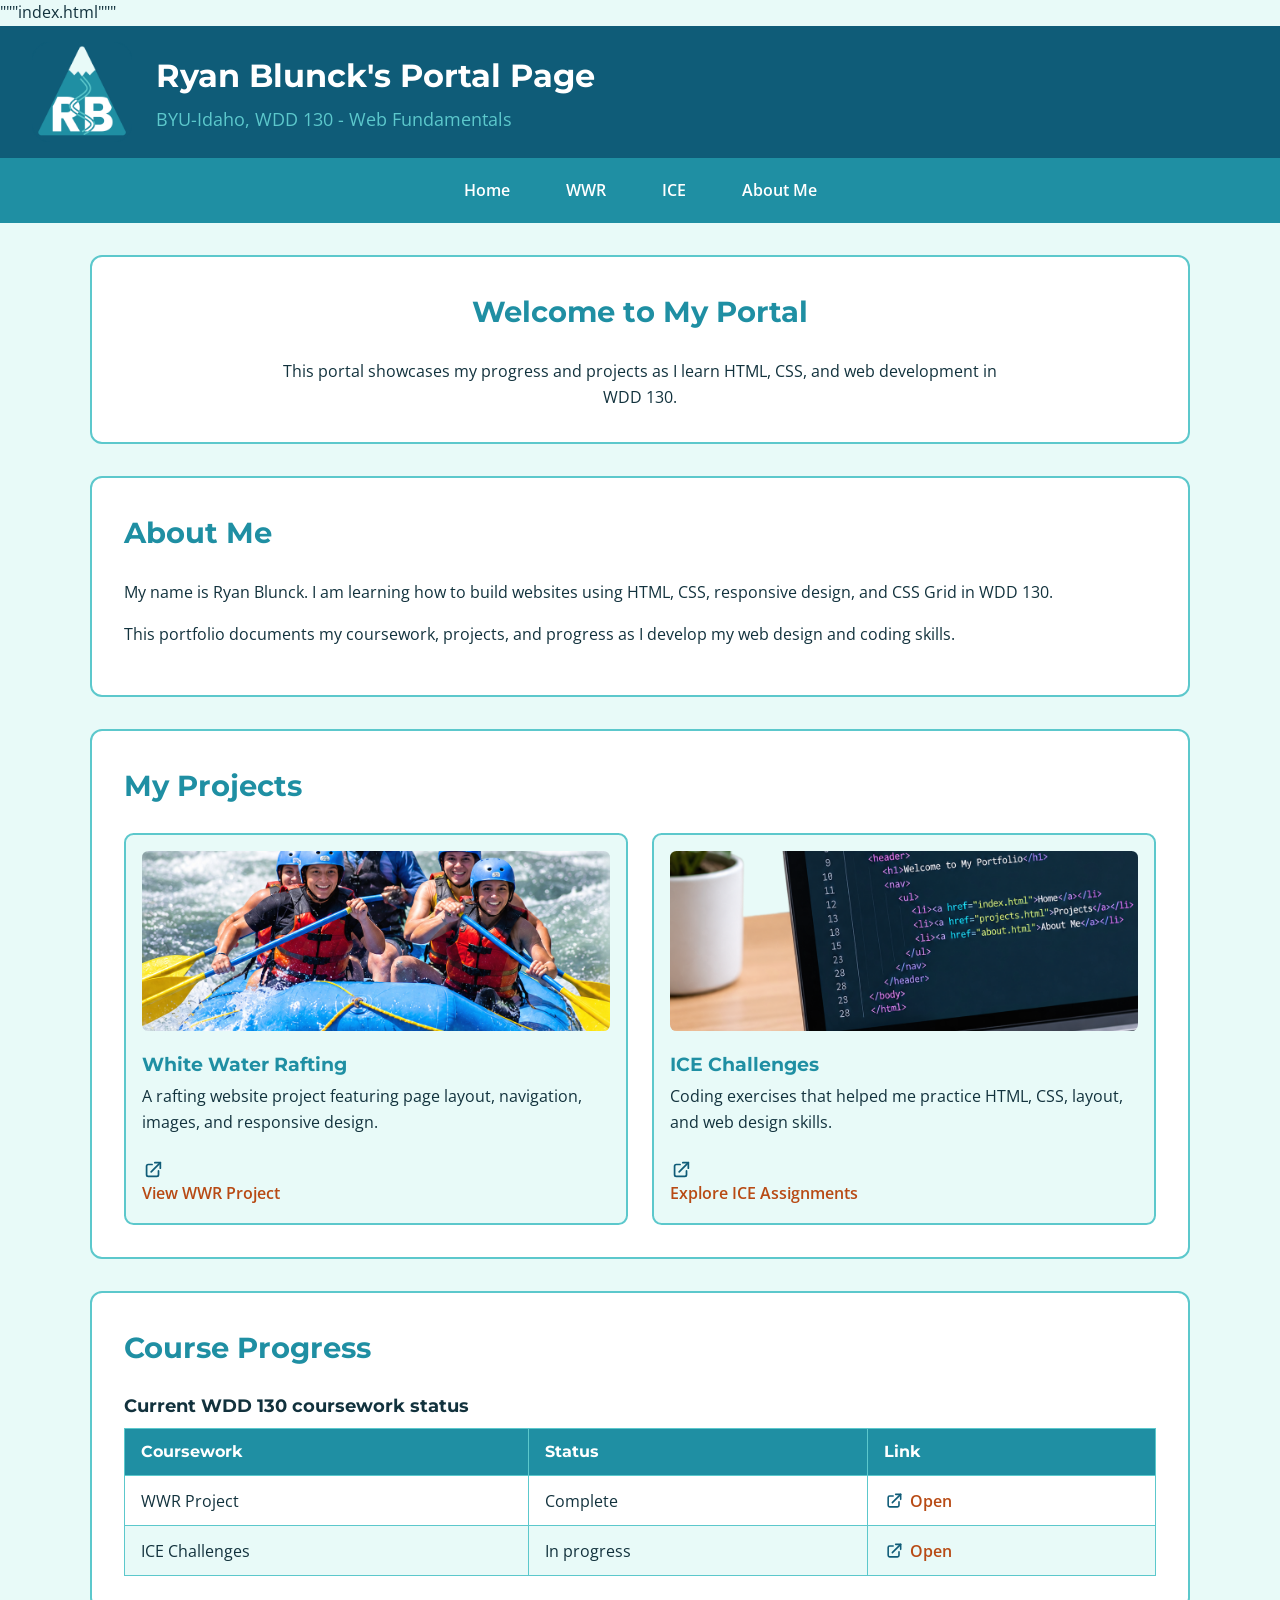
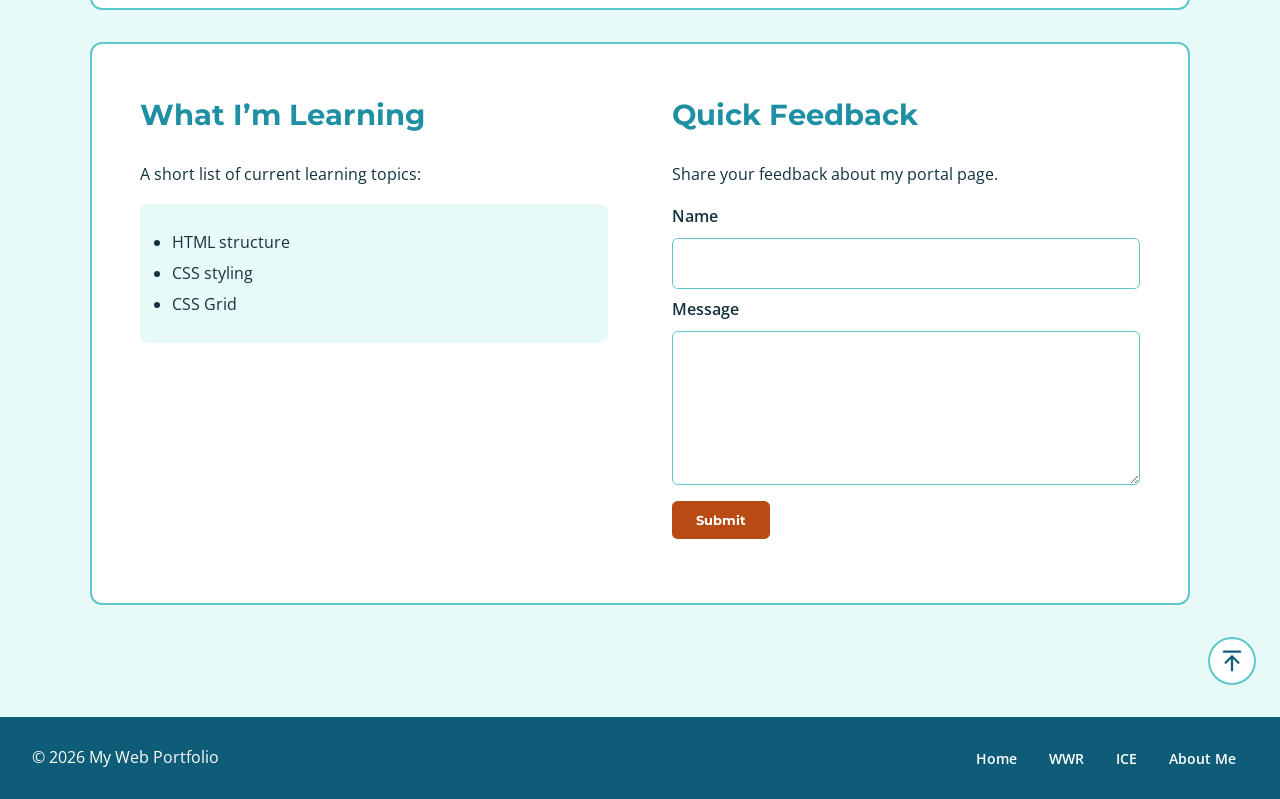
==== index.html @ b442488c "first commit" ====
"""index.html"""

<!DOCTYPE html>
<html lang="en">
<head>
    <meta charset="UTF-8">
    <meta name="viewport" content="width=device-width, initial-scale=1.0">
    <title>WDD 130 - My Web Portfolio</title>
    <link rel="preconnect" href="https://fonts.googleapis.com">
    <link rel="preconnect" href="https://fonts.gstatic.com" crossorigin>
    <link href="https://fonts.googleapis.com/css2?family=Montserrat:wght@700&family=Open+Sans:wght@400;600&display=swap" rel="stylesheet">
    <link rel="stylesheet" href="styles/style.css">
</head>
<body id="top">
    <header>
        <a href="index.html">
            <img src="images/logo-mountain-badge-v2.png" alt="Mountain and river RB logo">
        </a>
        <div>
            <h1>Ryan Blunck's Portal Page</h1>
            <p>BYU-Idaho, WDD 130 - Web Fundamentals</p>
        </div>
    </header>
        <nav aria-label="Main navigation">
            <a href="index.html">Home</a>
            <a href="wwr/index.html" target="_blank" rel="noopener noreferrer">WWR</a>
            <a href="ice.html">ICE</a>
            <a href="index.html#about">About Me</a>
        </nav>
    <main>
        <section id="welcome">
            <h2>Welcome to My Portal</h2>
            <p>
                This portal showcases my progress and projects as I learn HTML, CSS, and web development in WDD 130.
            </p>
        </section>
        <section id="about">
            <h2>About Me</h2>
            <p>
                My name is Ryan Blunck. I am learning how to build websites using HTML, CSS, responsive design, and CSS Grid in WDD 130.
            </p>
            <p>
                This portfolio documents my coursework, projects, and progress as I develop my web design and coding skills.
            </p>
        </section>
        <section id="projects">
            <h2>My Projects</h2>
            <div class="project-cards">
                <article class="project-card">
                    <img src="images/Whitewater-rafting-adventure.png" alt="Group whitewater rafting on a river">
                    <h3>White Water Rafting</h3>
                    <p>
                        A rafting website project featuring page layout, navigation, images, and responsive design.
                    </p>
                    <a class="project-link" href="wwr/index.html" target="_blank" rel="noopener noreferrer">
                        <img src="images/icons/teal/view-project.svg" alt="" aria-hidden="true">
                        View WWR Project
                    </a>
                </article>
                <article class="project-card">
                    <img src="images/Coding-Workspace.png" alt="Laptop displaying HTML code">
                    <h3>ICE Challenges</h3>
                    <p>
                        Coding exercises that helped me practice HTML, CSS, layout, and web design skills.
                    </p>
                    <a class="project-link" href="ice.html">
                        <img src="images/icons/teal/view-project.svg" alt="" aria-hidden="true">
                        Explore ICE Assignments
                    </a>
                </article>
            </div>
        </section>
        <section id="progress">
            <h2>Course Progress</h2>
            <table>
                <caption>Current WDD 130 coursework status</caption>
                <thead>
                    <tr>
                        <th>Coursework</th>
                        <th>Status</th>
                        <th>Link</th>
                    </tr>
                </thead>
                <tbody>
                    <tr>
                        <td>WWR Project</td>
                        <td>Complete</td>
                        <td>
                            <a class="progress-link" href="wwr/index.html" target="_blank" rel="noopener noreferrer">
                                <img src="images/icons/teal/view-project.svg" alt="" aria-hidden="true">
                                Open
                            </a>
                        </td>
                    </tr>
                    <tr>
                        <td>ICE Challenges</td>
                        <td>In progress</td>
                        <td>
                            <a class="progress-link" href="ice.html">
                                <img src="images/icons/teal/view-project.svg" alt="" aria-hidden="true">
                                Open
                            </a>
                        </td>
                    </tr>
                </tbody>
            </table>
        </section>
        <section id="learning-feedback">
            <div id="learning">
                <h2>What I’m Learning</h2>
                <p>A short list of current learning topics:</p>
                <ul>
                    <li>HTML structure</li>
                    <li>CSS styling</li>
                    <li>CSS Grid</li>
                </ul>
            </div>
            <div id="feedback">
                <h2>Quick Feedback</h2>
                <p>Share your feedback about my portal page.</p>
                <form action="#" method="post">
                    <label for="name">Name</label>
                    <input type="text" id="name" name="name" required>
                    <label for="message">Message</label>
                    <textarea id="message" name="message" rows="5" required></textarea>
                    <button type="submit">Submit</button>
                </form>
            </div>
        </section>
    </main>
    <a class="back-to-top" href="#top" aria-label="Back to top">
        <img src="images/icons/teal/back-to-top.svg" alt="" aria-hidden="true">
    </a>
    <footer>
        <p>&copy; 2026 My Web Portfolio</p>
        <nav aria-label="Footer navigation">
            <a href="index.html">Home</a>
            <a href="wwr/index.html" target="_blank" rel="noopener noreferrer">WWR</a>
            <a href="ice.html">ICE</a>
            <a href="index.html#about">About Me</a>
        </nav>
    </footer>
</body>
</html>
---- styles/style.css ----
:root {
    --deep-teal-blue: #0F5C78;
    --mountain-teal: #1F8FA3;
    --light-teal: #5CC8CC;
    --snow: #E8FAF8;
    --burnt-orange: #B84A14;
    --deep-slate: #12323D;
}

* {
    box-sizing: border-box;
}

body {
    margin: 0;
    background-color: var(--snow);
    color: var(--deep-slate);
    font-family: "Open Sans", sans-serif;
    line-height: 1.6;
}

h1,
h2,
h3,
button {
    font-family: "Montserrat", sans-serif;
    font-weight: 700;
}

img {
    max-width: 100%;
    display: block;
}

a {
    color: var(--burnt-orange);
}

header {
    display: flex;
    align-items: center;
    gap: 1.5rem;
    padding: 1rem 2rem;
    background-color: var(--deep-teal-blue);
    color: white;
}

header img {
    width: 100px;
    height: 100px;
    object-fit: contain;
}

header h1 {
    margin: 0;
    color: white;
    font-size: 2rem;
}

header p {
    margin: 0.25rem 0 0;
    color: var(--light-teal);
    font-size: 1.1rem;
}

nav {
    display: flex;
    justify-content: center;
    gap: 1rem;
    padding: 0.75rem 1rem;
    background-color: var(--mountain-teal);
}

nav a {
    display: inline-block;
    padding: 0.5rem 1.25rem;
    color: white;
    font-family: "Open Sans", sans-serif;
    font-weight: 600;
    line-height: 1.6;
    text-decoration: none;
    border-radius: 0.35rem;
}

nav a:hover,
nav a:focus {
    background-color: var(--light-teal);
    color: var(--deep-slate);
}

main {
    width: min(92%, 1100px);
    margin: 0 auto;
}

section {
    margin: 2rem 0;
    padding: 2rem;
    background-color: white;
    border: 2px solid var(--light-teal);
    border-radius: 0.75rem;
}

section h2 {
    margin-top: 0;
    color: var(--mountain-teal);
    font-size: 1.8rem;
}

#welcome {
    text-align: center;
}

#welcome p {
    max-width: 750px;
    margin: 0 auto;
}

.project-cards {
    display: grid;
    grid-template-columns: repeat(2, 1fr);
    gap: 1.5rem;
}

.project-card {
    overflow: hidden;
    padding: 1rem;
    border: 2px solid var(--light-teal);
    border-radius: 0.6rem;
    background-color: var(--snow);
}

.project-card img {
    width: 100%;
    height: 180px;
    object-fit: cover;
    border-radius: 0.4rem;
}

.project-card h3 {
    margin-bottom: 0.25rem;
    color: var(--mountain-teal);
}

.project-card p {
    margin-top: 0;
}

.project-card a {
    display: inline-block;
    margin-top: 0.5rem;
    color: var(--burnt-orange);
    font-weight: 600;
    text-decoration: none;
}

.project-card a:hover,
.project-card a:focus {
    color: var(--mountain-teal);
    text-decoration: underline;
}

#progress table {
    width: 100%;
    border-collapse: collapse;
    margin-top: 1rem;
    background-color: white;
}

#progress caption {
    margin-bottom: 0.75rem;
    color: var(--deep-slate);
    font-family: "Montserrat", sans-serif;
    font-size: 1.1rem;
    font-weight: 700;
    text-align: left;
}

#progress th,
#progress td {
    padding: 0.85rem 1rem;
    border: 1px solid var(--light-teal);
    text-align: left;
}

#progress th {
    background-color: var(--mountain-teal);
    color: white;
    font-family: "Montserrat", sans-serif;
}

#progress tr:nth-child(even) {
    background-color: var(--snow);
}

#progress td a {
    color: var(--burnt-orange);
    font-weight: 600;
    text-decoration: none;
}

#progress td a:hover,
#progress td a:focus {
    color: var(--mountain-teal);
    text-decoration: underline;
}

#learning-feedback {
    display: grid;
    grid-template-columns: 1fr 1fr;
    gap: 2rem;
}

#learning-feedback > div {
    padding: 1rem;
}

#learning ul {
    margin: 1rem 0 0;
    padding: 1.25rem 2rem;
    background-color: var(--snow);
    border-radius: 0.5rem;
}

#learning li {
    margin: 0.35rem 0;
}

#feedback form {
    display: flex;
    flex-direction: column;
    gap: 0.5rem;
}

#feedback label {
    font-weight: 600;
}

#feedback input,
#feedback textarea {
    width: 100%;
    padding: 0.75rem;
    border: 1px solid var(--light-teal);
    border-radius: 0.35rem;
    background-color: white;
    color: var(--deep-slate);
    font: inherit;
}

#feedback textarea {
    resize: vertical;
}

#feedback button {
    width: fit-content;
    margin-top: 0.5rem;
    padding: 0.7rem 1.5rem;
    border: none;
    border-radius: 0.35rem;
    background-color: var(--burnt-orange);
    color: white;
    cursor: pointer;
}

#feedback button:hover,
#feedback button:focus {
    background-color: var(--mountain-teal);
}

footer {
    display: flex;
    align-items: center;
    justify-content: space-between;
    gap: 1rem;
    margin-top: 2rem;
    padding: 1.5rem 2rem;
    background-color: var(--deep-teal-blue);
    color: white;
}

footer p {
    margin: 0;
}

footer nav {
    gap: 0.5rem;
    padding: 0;
    background-color: transparent;
}

footer nav a {
    padding: 0.35rem 0.75rem;
    color: white;
    font-size: 0.9rem;
}

footer nav a:hover,
footer nav a:focus {
    background-color: var(--light-teal);
    color: var(--deep-slate);
}

@media screen and (max-width: 700px) {
    header {
        flex-direction: column;
        text-align: center;
    }

    header img {
        width: 85px;
        height: 85px;
    }

    header h1 {
        font-size: 1.5rem;
    }

    nav {
        flex-wrap: wrap;
        gap: 0.35rem;
    }

    nav a {
        padding: 0.45rem 0.75rem;
        font-size: 0.9rem;
    }

    section {
        padding: 1.25rem;
    }

    .project-cards {
        grid-template-columns: 1fr;
    }

    #learning-feedback {
        grid-template-columns: 1fr;
        gap: 1rem;
    }

    #progress {
        overflow-x: auto;
    }

    #progress table {
        min-width: 500px;
    }

    footer {
        flex-direction: column;
        text-align: center;
    }

    footer nav {
        flex-wrap: wrap;
    }
}

.project-link {
    display: inline-flex;
    align-items: center;
    gap: 0.4rem;
}

.project-link img {
    width: 22px;
    height: 22px;
}

.progress-link {
    display: inline-flex;
    align-items: center;
    gap: 0.4rem;
}

.progress-link img {
    width: 20px;
    height: 20px;
}

.back-to-top {
    display: grid;
    width: 48px;
    height: 48px;
    margin: 0 1.5rem 1rem auto;
    place-items: center;
    border: 2px solid var(--light-teal);
    border-radius: 50%;
    background-color: white;
}

.back-to-top img {
    width: 28px;
    height: 28px;
}

.back-to-top:hover,
.back-to-top:focus {
    background-color: var(--light-teal);
}
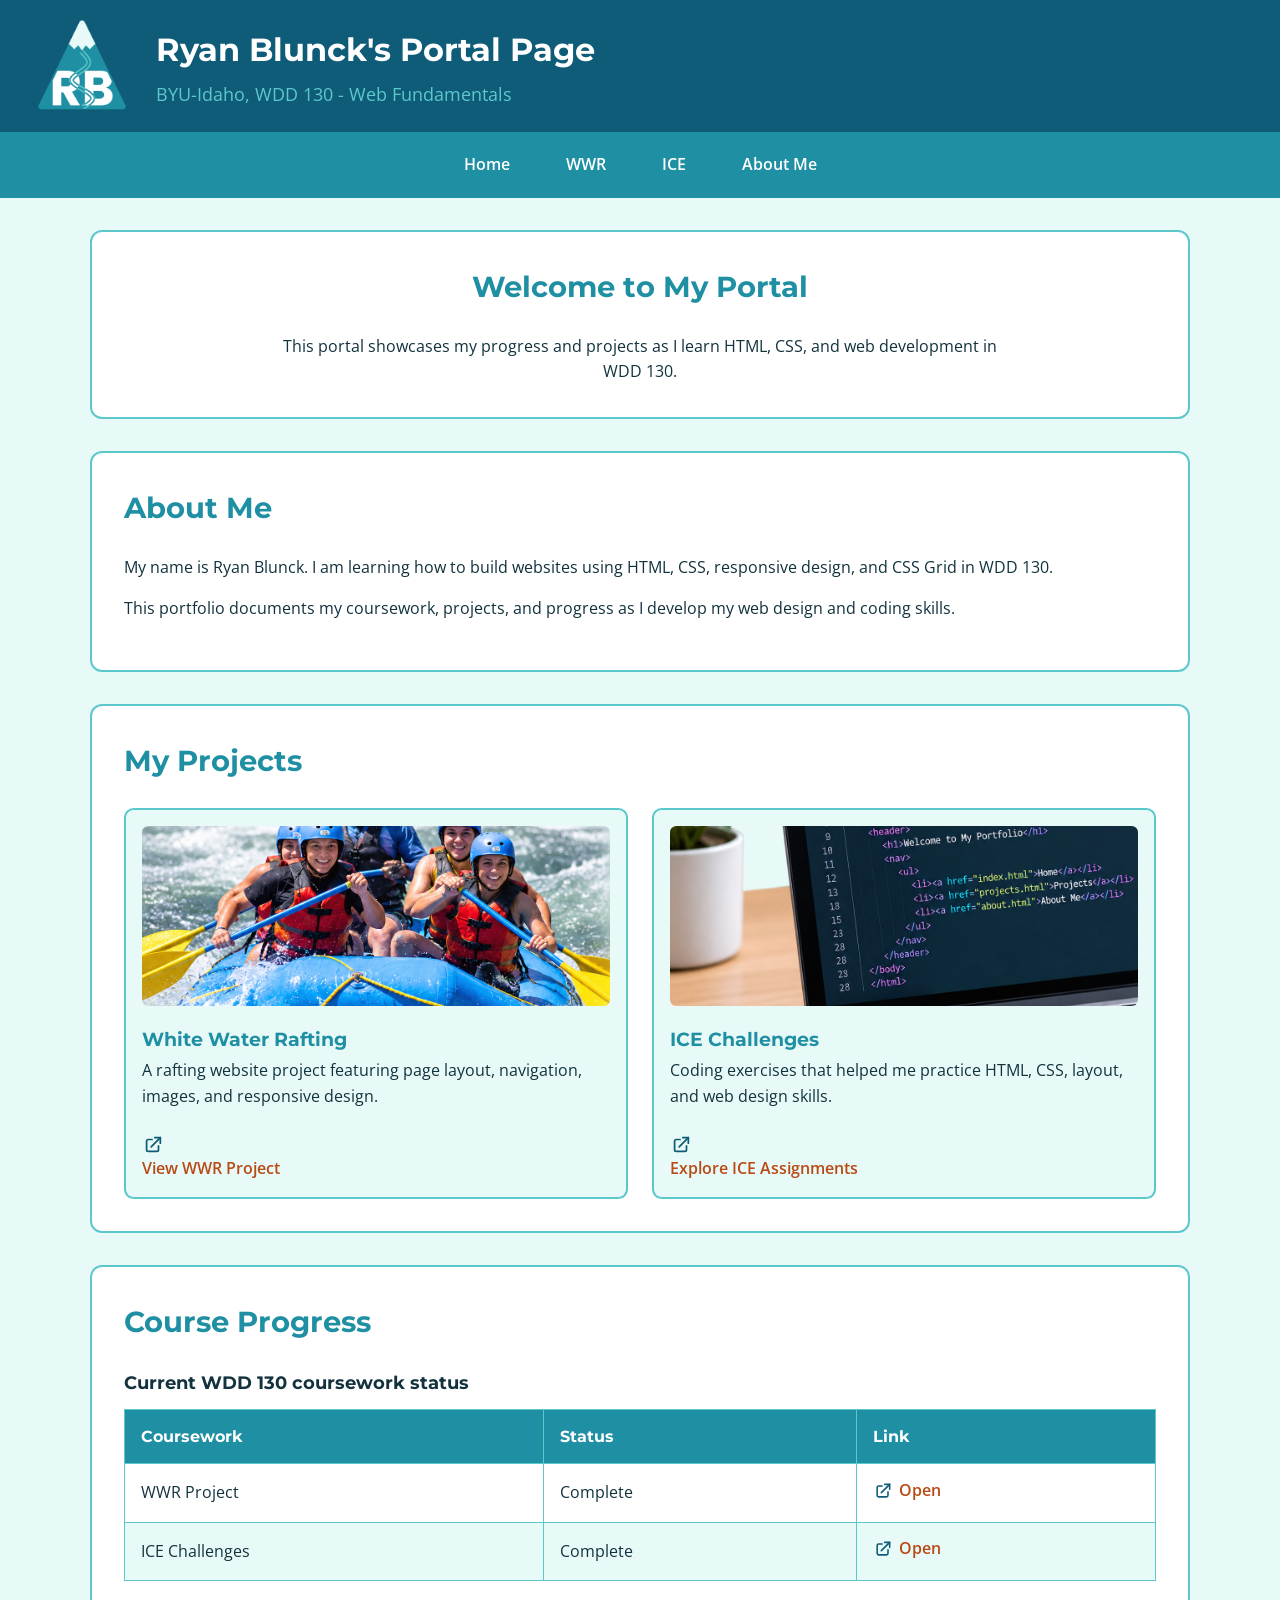
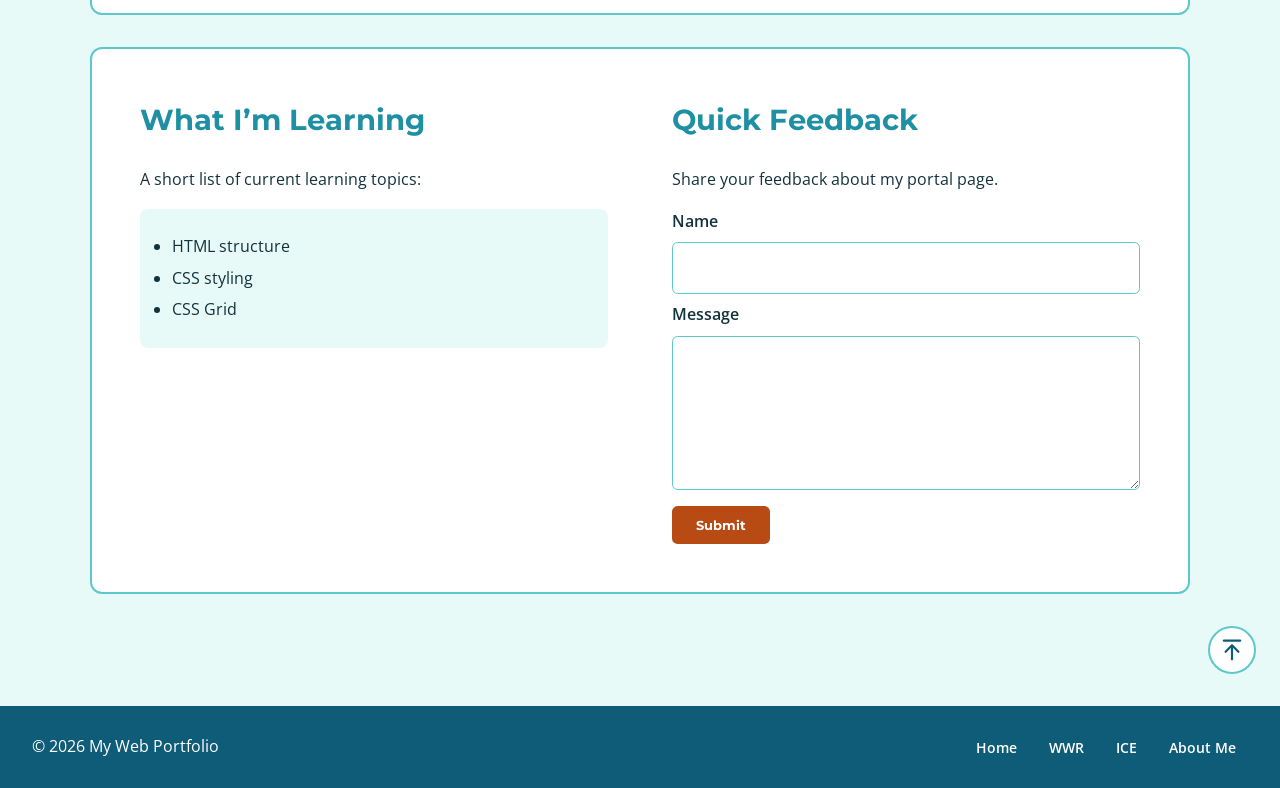
==== commit 55c17394: "Add CSS Grid Flags ICE challenge" ====
--- a/index.html
+++ b/index.html
@@ -1,5 +1,3 @@
-"""index.html"""
-
 <!DOCTYPE html>
 <html lang="en">
 <head>
@@ -94,7 +92,7 @@
                     </tr>
                     <tr>
                         <td>ICE Challenges</td>
-                        <td>In progress</td>
+                        <td>Complete</td>
                         <td>
                             <a class="progress-link" href="ice.html">
                                 <img src="images/icons/teal/view-project.svg" alt="" aria-hidden="true">
